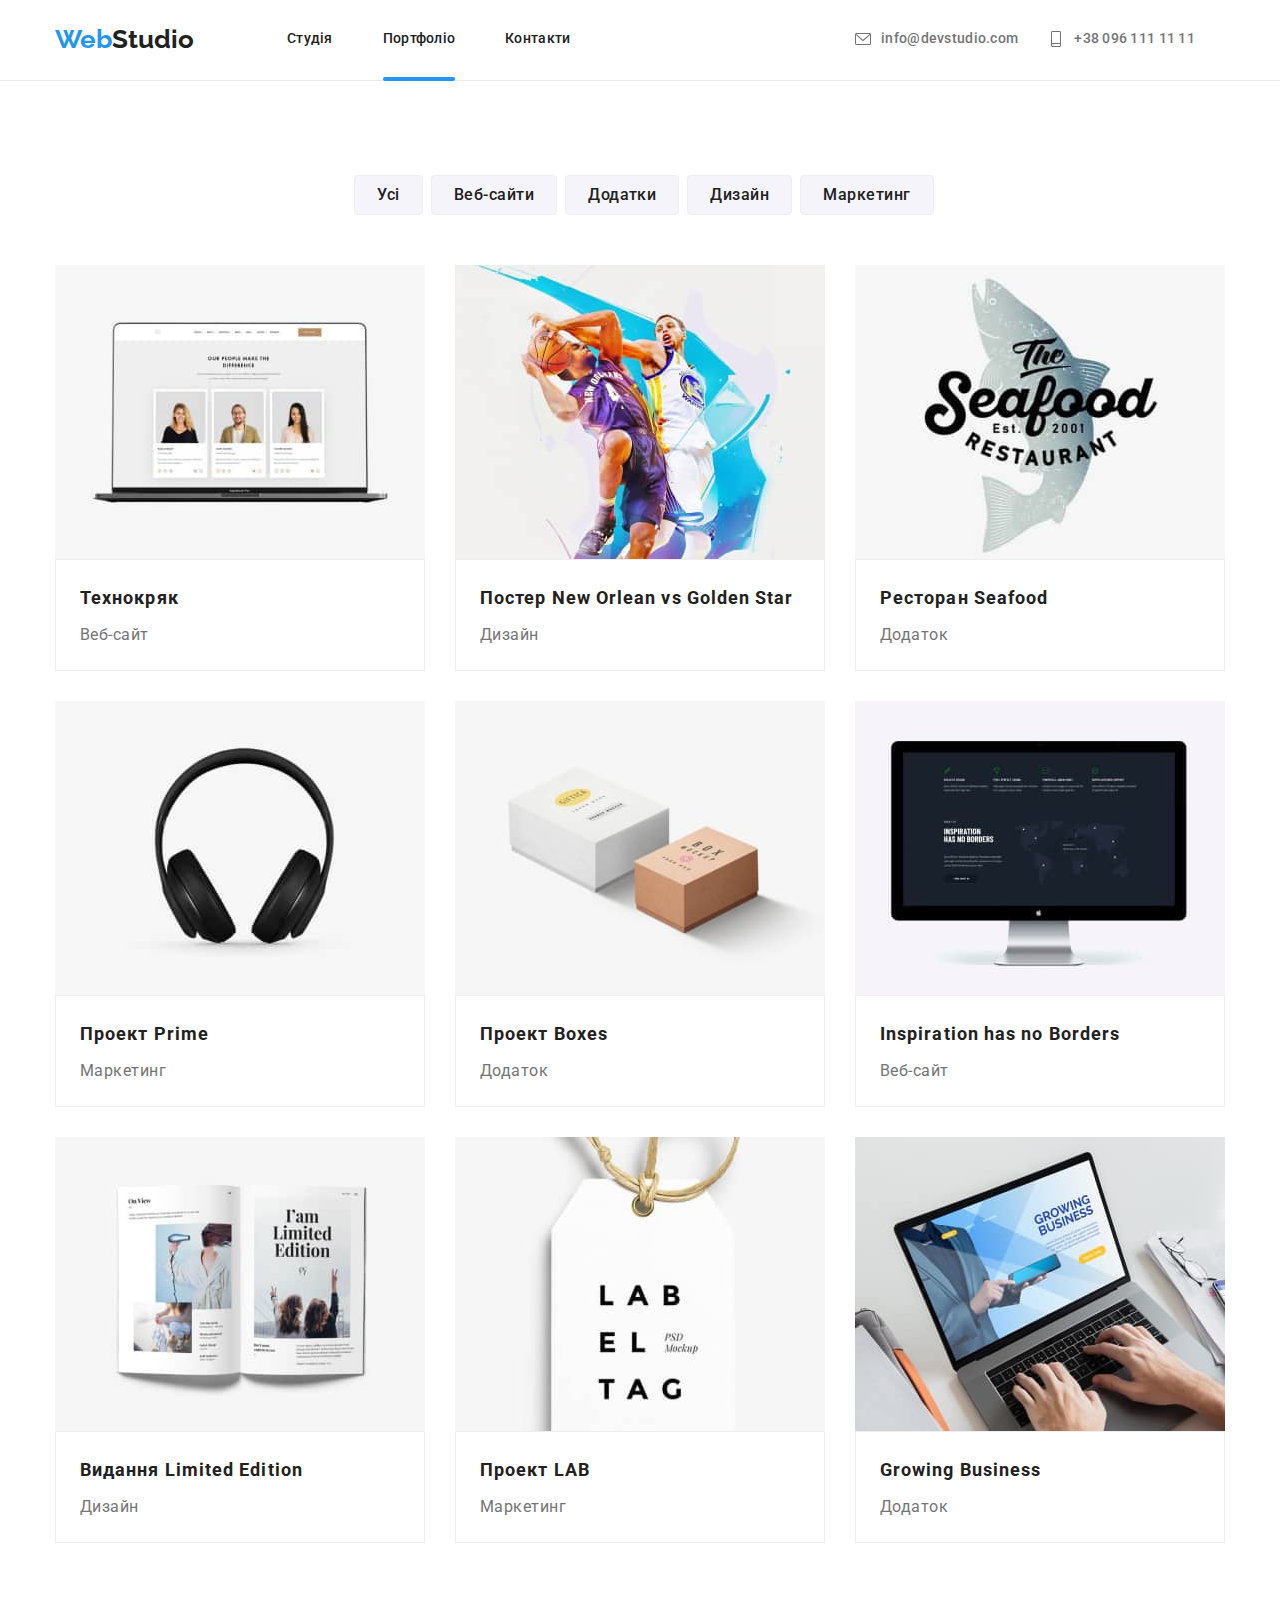
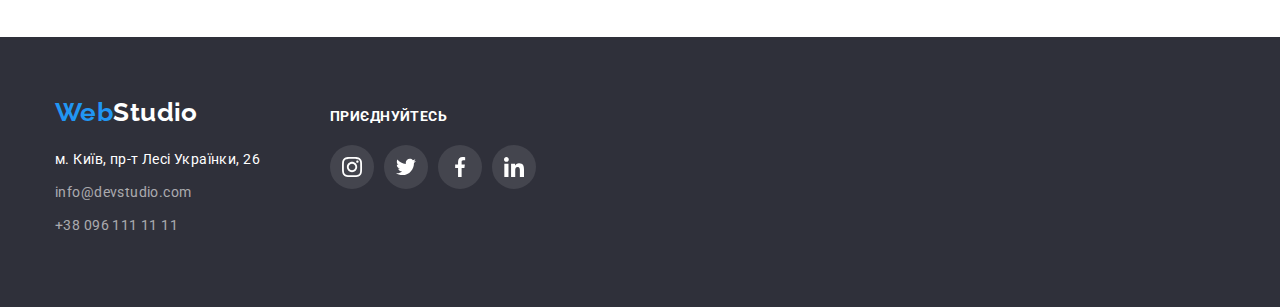
==== portfolio.html @ f4525e36 "create 06" ====
<!DOCTYPE html>
<html lang="uk">

<head>
    <meta charset="UTF-8">
    <meta http-equiv="X-UA-Compatible" content="IE=edge">
    <meta name="viewport" content="width=device-width, initial-scale=1.0">
    <link rel="preconnect" href="https://fonts.googleapis.com">
    <link rel="preconnect" href="https://fonts.gstatic.com" crossorigin>
    <link
        href="https://fonts.googleapis.com/css2?family=Raleway:wght@700&family=Roboto:wght@400;500;700;900&display=swap"
        rel="stylesheet">
    <!-- Спочатку нормалізатор -->
    <link rel="stylesheet"
        href="https://cdnjs.cloudflare.com/ajax/libs/modern-normalize/1.0.0/modern-normalize.min.css">
    <!-- В нормалізаторі modern-normalize за замовчуванням заданий глобальний border-box  в своїх стилях його можна не
        вказувати. -->
    <!-- Потім мої стилі -->
    <link rel="stylesheet" href="./css/styles.css" />
    <title>WebStudio</title>
</head>

<body>
    <!-------------------------------------- Header ------------------->
    <header class="header">
        <div class="container">
            <div class="container-header">
                <nav class="nav-sait">
                    <a class="logo link" href="./index.html" lang="en"><span class="logo-accent">Web</span>Studio</a>
                    <ul class="nav list">
                        <li><a class="nav-link" href="./index.html">Студія</a> </li>
                        <li class="nav-item"><a class="nav-link" href="./portfolio.html">Портфоліо</a> </li>
                        <li><a class="nav-link" href="#">Контакти</a> </li>
                    </ul>
                </nav>

                <div class="header-conect">
                    <ul class="conect list">
                        <li class="conect-item">
                            <a class="conect link" href="mailto:info@devstudio.com">
                                <svg class="conect-icon" width="16" height="16">
                                    <use href="./images/symbol-defs.svg#icon-envelope"></use>
                                </svg>info@devstudio.com</a>
                        </li>
                        <li class="conect-item">
                            <a class="conect link" href="tel:+380961111111">
                                <svg class="conect-icon" width="16" height="16">
                                    <use href="./images/symbol-defs.svg#icon-smartphone"></use>
                                </svg>+38 096 111 11 11</a>
                        </li>
                    </ul>
                </div>
            </div>
        </div>
    </header>


    </div>
    <main>
        <!------------------------- список кнопок-------------->
        <section class="section">
            <div class="container">
                <div class="btn-container">
                    <ul class="list">
                        <li class="btn-item"> <button class="button button-potfolio" type="button">Усі</button></li>
                        <li class="btn-item"> <button class="button button-potfolio" type="button">Веб-сайти</button>
                        </li>
                        <li class="btn-item"> <button class="button button-potfolio" type="button">Додатки</button></li>
                        <li class="btn-item"> <button class="button button-potfolio" type="button">Дизайн</button></li>
                        <li class="btn-item"> <button class="button button-potfolio" type="button">Маркетинг</button>
                        </li>
                    </ul>
                </div>
                <!-------------------------наші роботи products------------------->
                <ul class="list products-card">
                    <li class="products-card-item">
                        <div class="product-overflow">
                            <img clas="product-img" src="./images/tehnocrack.jpg" alt="технокряк" width="370">
                            <p class="products-actions"> Ресурс пропонує комплексні пропозиції з різним рівнем
                                функціоналу та сервісів. Все це
                                дозволить відвідувачу отримати
                                вичерпні відомості про компанію чи приватну особу.
                            </p>
                        </div>
                        <div class="products-text">
                            <h3 class="products-title">Технокряк</h3>
                            <p class="products-type">Веб-сайт</p>
                        </div>
                    </li>
                    <li class="products-card-item">
                        <div class="product-overflow">
                            <img clas="product-img" src="./images/neworlean.jpg" alt="ньюОрлеан" width="370">
                            <p class="products-actions"> Ресурс пропонує комплексні пропозиції з різним рівнем
                                функціоналу та сервісів. Все це
                                дозволить відвідувачу отримати
                                вичерпні відомості про компанію чи приватну особу.
                            </p>
                        </div>
                        <div class="products-text">
                            <h3 class="products-title">Постер New Orlean vs Golden Star</h3>
                            <p class="products-type">Дизайн</p>
                        </div>
                    </li>
                    <li class="products-card-item">
                        <div class="product-overflow">
                            <img clas="product-img" src="./images/seafood.jpg" alt="ресторан" width="370">
                            <p class="products-actions"> Ресурс пропонує комплексні пропозиції з різним рівнем
                                функціоналу та сервісів. Все
                                це
                                дозволить відвідувачу отримати
                                вичерпні відомості про компанію чи приватну особу.
                            </p>
                        </div>
                        <div class="products-text">
                            <h3 class="products-title"> Ресторан <span lang="en">Seafood</span></h3>
                            <p class="products-type">Додаток</p>
                        </div>
                    </li>
                    <li class="products-card-item">
                        <div class="product-overflow">
                            <img clas="product-img" src="./images/prime.jpg" alt="прайм" width="370">
                            <p class="products-actions"> Ресурс пропонує комплексні пропозиції з різним рівнем
                                функціоналу та сервісів. Все
                                це
                                дозволить відвідувачу отримати
                                вичерпні відомості про компанію чи приватну особу.
                            </p>
                        </div>
                        <div class="products-text">
                            <h3 class="products-title">Проект <span lang="en">Prime</span></h3>
                            <p class="products-type">Маркетинг</p>
                        </div>
                    </li>
                    <li class="products-card-item">
                        <div class="product-overflow">
                            <img clas="product-img" src="./images/boxes.jpg" alt="боксес" width="370">
                            <p class="products-actions"> Ресурс пропонує комплексні пропозиції з різним рівнем
                                функціоналу та сервісів. Все
                                це
                                дозволить відвідувачу отримати
                                вичерпні відомості про компанію чи приватну особу.
                            </p>
                        </div>
                        <div class="products-text">
                            <h3 class="products-title">Проект <span lang="en">Boxes</span></h3>
                            <p class="products-type">Додаток</p>
                        </div>
                    </li>
                    <li class="products-card-item">
                        <div class="product-overflow">
                            <img clas="product-img" src="./images/inspiration.jpg" alt="натхнення" width="370">
                            <p class="products-actions"> Ресурс пропонує комплексні пропозиції з різним рівнем
                                функціоналу та сервісів. Все
                                це
                                дозволить відвідувачу отримати
                                вичерпні відомості про компанію чи приватну особу.
                            </p>
                        </div>
                        <div class="products-text">
                            <h3 class="products-title"> Inspiration has no Borders</h3>
                            <p class="products-type">Веб-сайт</p>
                        </div>
                    </li>
                    <li class="products-card-item">
                        <div class="product-overflow">
                            <img clas="product-img" src="./images/limited.jpg" alt="видання" width="370">
                            <p class="products-actions"> Ресурс пропонує комплексні пропозиції з різним рівнем
                                функціоналу та сервісів. Все
                                це
                                дозволить відвідувачу отримати
                                вичерпні відомості про компанію чи приватну особу.
                            </p>
                        </div>
                        <div class="products-text">
                            <h3 class="products-title">Видання <span lang="en">Limited Edition</span></h3>
                            <p class="products-type">Дизайн</p>
                        </div>
                    </li>
                    <li class="products-card-item">
                        <div class="product-overflow">
                            <img clas="product-img" src="./images/lab.jpg" alt="лаб" width="370">
                            <p class="products-actions"> Ресурс пропонує комплексні пропозиції з різним рівнем
                                функціоналу та сервісів. Все
                                це
                                дозволить відвідувачу отримати
                                вичерпні відомості про компанію чи приватну особу.
                            </p>
                        </div>
                        <div class="products-text">
                            <h3 class="products-title">Проект <span lang="en">LAB</span></h3>
                            <p class="products-type">Маркетинг</p>
                        </div>
                    </li>
                    <li class="products-card-item">
                        <div class="product-overflow">
                            <img clas="product-img" src="./images/business.jpg" alt="бизнес" width="370">
                            <p class="products-actions"> Ресурс пропонує комплексні пропозиції з різним рівнем
                                функціоналу та сервісів. Все
                                це
                                дозволить відвідувачу отримати
                                вичерпні відомості про компанію чи приватну особу.
                            </p>
                        </div>
                        <div class="products-text">
                            <h3 class="products-title"> <span lang="en">Growing Business</span></h3>
                            <p class="products-type">Додаток</p>
                        </div>
                    </li>
                </ul>
            </div>
        </section>
    </main>
    <!----------------- footer ----------------->
    <footer class="footer">
        <div class="container container-foot">
            <div class="foot">
                <a class="link footer-logo" href="./index.html" lang="en"><span class="logo-accent">Web</span>Studio</a>
                <address class="container-address">
                    <a class="link address-link" href="https://goo.gl/maps/qexC5noHdbvhc4Kc7" target="_blank"
                        rel="noopener noreferrer">м. Київ, пр-т Лесі Українки, 26</a>
                </address>

                <ul class="foot-contacts list">
                    <li>
                        <a class="foot-contacts link" href="mailto:info@devstudio.com">info@devstudio.com</a>
                    </li>
                    <li>
                        <a class="foot-contacts link" href="tel:+380961111111">+38 096 111 11 11</a>
                    </li>
                </ul>
            </div>

            <div>
                <h3 class="add-title">приєднуйтесь</h3>
                <ul class="soc list">
                    <li class="soc-item">
                        <a class="soc-link" href="#">
                            <svg class="soc-icon" with="20" height="20">
                                <use href="./images/symbol-defs.svg#icon-instagram"></use>
                            </svg>
                        </a>
                    </li>
                    <li class="soc-item">
                        <a class="soc-link" href="#">
                            <svg class="soc-icon" with="20" height="20">
                                <use href="./images/symbol-defs.svg#icon-twitter"></use>
                            </svg>
                        </a>
                    </li>
                    <li class="soc-item">
                        <a class="soc-link" href="#">
                            <svg class="soc-icon" with="20" height="20">
                                <use href="./images/symbol-defs.svg#icon-facebook"></use>
                            </svg>
                        </a>
                    </li>
                    <li class="soc-item">
                        <a class="soc-link" href="#">
                            <svg class="soc-icon" with="20" height="20">
                                <use href="./images/symbol-defs.svg#icon-linkedin"></use>
                            </svg>
                        </a>
                    </li>
                </ul>
            </div>

        </div>
    </footer>
</body>

</html>
---- css/styles.css ----
/* outline: 5px solid black; */
/* background-color:blueviolet; */

/* Для всіх ефектів ховер і фокуса (колір, фон, тінь) зроблені переходи. Час - 250ms,
функція розподілу часу - cubic-bezier(0.4, 0, 0.2, 1) */

:root {
    --timing-function: 250ms cubic-bezier(0.4, 0, 0.2, 1);
    /* колір текста основного #757575*/
    /* колір текста для заголовок #212121 */
    --primary-text-color: #757575;
    --secondary-text-color: #212121;
    /* акцентный колір фону #2196F3*/
    /* акцентный колір тексту #FFFFFF*/
    --acсent-backgroud: #2196F3;
    --accent-text: #FFFFFF;
    /* колір фона основний  #FFFFFF */
    /* колір фона для Hero та footer #2F303A*/
    --background-color: #F5F4FA;
    --primary-background-color: #FFFFFF;
    --secondary-background-color: #2F303A;
}

/* font-weight: 400; */
/* font-style: normal за замовчуванням є у браузера   */
body {
    font-family: 'Roboto', sans-serif;
    font-size: 14px;
    background-color: var(--primary-background-color);
    color: var(--primary-text-color);
}

.link {
    display: flex;
    text-decoration: none;
}

.list {
    display: flex;
    list-style: none;
}

.button {
    font-family: 'Roboto', sans-serif;
    cursor: pointer;
    text-align: center;
}

/*--- заховати заголовок--- */
.visually-hidden {
    position: absolute;
    white-space: nowrap;
    width: 1px;
    height: 1px;
    overflow: hidden;
    border: 0;
    padding: 0;
    clip: rect(0 0 0 0);
    clip-path: inset(50%);
    margin: -1px;
}

p,
h1,
h2,
h3,
h4,
h5,
h6 {
    margin: 0;
}

ol,
ul {
    margin: 0;
    padding-left: 0;
    list-style: none;
}

a {
    color: currentColor;
    text-decoration: none;
}

img {
    display: block;
    max-width: 100%;
    height: auto;
}

.container {
    /* width: 1170 + 2*15px= 1200; */
    width: 1200px;
    padding-left: 15px;
    padding-right: 15px;
    margin: 0 auto;
}

.section {
    padding-top: 94px;
    padding-bottom: 94px;
}

.current {
    /* --acсent-backgroud: #2196F3; синий */
    color: var(--acсent-backgroud);
}

/* ------------------заголовок с навигацией------------- */
.header {
    padding-top: 24px;
    padding-bottom: 25px;
    border-bottom: 1px solid #ECECEC;

}

/* короб для лого та кроба с навигацией та контактами */
.container-header {
    display: flex;
    align-items: center;
}

/* короб для ссылок с навигацией по сайту  */
.nav-sait {
    display: flex;
    align-items: center;

}

/* короб для телеф та емайла */
.header-conect {
    margin-left: auto;

}


/* =================================================== */
.logo {
    font-family: 'Raleway';
    font-weight: 700;
    font-size: 26px;
    line-height: 1.19;
    color: var(--secondary-text-color);
}

.logo-accent {
    color: var(--acсent-backgroud);
}

.logo.link {
    margin-right: 93px;
}

/* ==================================================== */

/*  элементы навигации по сайту /сайт портфолио контакты */
.nav {
    gap: 50px;
    font-weight: 500;
    line-height: 1.14;
    color: #212121;
    letter-spacing: 0.02em;
}

.nav-link {
    transition: var(--timing-function);
}

.nav-link:hover,
.nav-link:focus {
    color: var(--acсent-backgroud);

}


.nav-item {
    position: relative;
}

.nav-item::after {
    position: absolute;
    left: 0px;
    top: 46px;
    content: "";
    width: 100%;
    height: 4px;
    background: var(--acсent-backgroud);
    border-radius: 2px;




}

/* ========== номера телефона и емайла====== */
.conect {
    justify-content: baseline;
    font-weight: 500;
    line-height: 1.14;
    letter-spacing: 0.02em;
    color: #757575;
    fill: currentColor;
    transition: color var(--timing-function);
}

.conect-item {
    margin-right: 30px;
}

.conect-icon {
    margin-right: 10px;
}

.conect:hover,
.conect:focus {
    color: var(--acсent-backgroud);
}



/* ----------------------------Hero-------------------- */
.hero {
    max-width: 1600px;
    margin: 0 auto;
    padding: 200px 0px;
    background: var(--secondary-background-color);
    text-align: center;
    background-image: linear-gradient(rgba(47, 48, 58, 0.4), rgba(47, 48, 58, 0.4)), url(../images/hero.jpg);
    background-repeat: no-repeat;
    background-position: center;
    background-size: cover;
}

.hero-title {
    width: 696px;
    font-weight: 900;
    font-size: 44px;
    line-height: calc(60/44);
    color: var(--primary-background-color);
    text-transform: uppercase;
    letter-spacing: 0.06em;
    margin: 0 auto;
    margin-bottom: 30px;


}

.hero-button {
    width: 216px;
    font-weight: 700;
    line-height: 1.87;
    color: var(--accent-text);
    background: var(--acсent-backgroud);
    border-radius: 4px;
    border-color: var(--acсent-backgroud);
    letter-spacing: 0.06em;
    align-items: center;
    padding: 10px 32px;
    cursor: pointer;
}

/* -----------------------benefits------------------- */
.benefits {
    gap: 30px;
}

.benefits-item {
    width: 270px;
}

.benefits-item::before {
    display: block;
    content: "";
    height: 120px;
    margin-bottom: 30px;
    background-repeat: no-repeat;
    background-position: center;
    background-color: var(--background-color);
    border-radius: 4px;

}

.icon-detail::before {
    background-image: url(../images/icon/antenna.svg);
}

.icon-punctuality::before {
    background-image: url(../images/icon/clock.svg);
}

.icon-time::before {
    background-image: url(../images/icon/diagram.svg);
}

.icon-tech::before {
    background-image: url(../images/icon/astronaut.svg);
}

/*----- заголовок h3---- */
.benefits-title {
    font-weight: 700;
    font-size: 14px;
    line-height: 1.14;
    color: var(--secondary-text-color);
    letter-spacing: 0.03em;
    text-transform: uppercase;
    margin-bottom: 10px;
}

.benefits-text {
    font-size: 14px;
    line-height: 1.71;
    letter-spacing: 0.03em;
}

/* -------заголовок h2 для about team client---------------- */
.about-title,
.team-title,
.client-title {
    font-weight: 700;
    font-size: 36px;
    line-height: 1.16;
    color: var(--secondary-text-color);
    letter-spacing: 0.03em;
    text-align: center;
    margin-bottom: 50px;
}

/* ---------------------- about --------------------- */
.section.about {
    padding-top: 0px;
}

.about.list {
    gap: 30px;
}

.about-item {
    position: relative;
}

.about-box {
    position: absolute;
    left: 0;
    bottom: 0;
    width: 100%;
    height: 70px;
    background: rgba(47, 48, 58, 0.8);
    text-align: center;
    padding: 27px;
}

.about-text {
    font-weight: 700;
    font-size: 14px;
    line-height: 1.14;
    letter-spacing: 0.03em;
    text-transform: uppercase;
    color: var(--accent-text);

}

/* ----------------------------team------------------ */
.team {
    gap: 30px;
    background-color: var(--background-color);
}

.card-item {
    max-width: 270px;
    gap: 30px;
    background: var(--primary-background-color);
    box-shadow: 0px 1px 3px rgba(0, 0, 0, 0.12), 0px 1px 1px rgba(0, 0, 0, 0.14), 0px 2px 1px rgba(0, 0, 0, 0.2);
    border-radius: 0px 0px 4px 4px;
}

.card {
    padding-top: 30px;
    padding-bottom: 30px;
}

.team-user-name {
    font-weight: 500;
    font-size: 16px;
    line-height: 1.19;
    color: var(--secondary-text-color);
    letter-spacing: 0.03em;
    text-align: center;
    margin-bottom: 10px;
}

.team-user {
    font-size: 16px;
    line-height: 1.19;
    letter-spacing: 0.03em;
    text-align: center;
    margin-bottom: 16px;
}

/* список іконок для соц сетей  */
.soc {
    display: flex;
    justify-content: center;
    align-items: baseline;
    gap: 10px;
}

.soc-link {
    fill: currentColor;
    /* передаем колір через fill от
    item  до  link */
}

.team-soc-item {
    color: #AFB1B8;
}

.team-soc-link,
.soc-link {
    width: 44px;
    height: 44px;
    border-radius: 50%;
    display: flex;
    align-items: center;
    justify-content: center;
    background-color: var(--primary-background-color);
    transition: color var(--timing-function), background-color var(--timing-function);
    fill: currentColor;
}

/* передаем колір через fill от .team-soc-item до team-soc-link */

.team-soc-link:hover,
.team-soc-link:focus {
    /* на білом підсв синім   */
    background-color: var(--acсent-backgroud);
    color: var(--accent-text);

}


/* ---------------------- Постійні кліенти client --> */

.client.list {
    justify-content: space-between;
    text-align: center;
}


.client-link {
    width: 170px;
    height: 92px;
    display: flex;
    justify-content: center;
    align-items: center;
    border: 1px solid #AFB1B8;
    border-radius: 4px;
    color: #AFB1B8;
    transition: color var(--timing-function), border-color var(--timing-function);
}

.client-icon {
    fill: currentColor;
}

.client-link:hover,
.client-link:focus {
    border-color: var(--acсent-backgroud);
    color: var(--acсent-backgroud);

}


/* --------------------------footer------- */
.footer {

    margin: 0 auto;
    padding-top: 60px;
    padding-bottom: 60px;
    background: var(--secondary-background-color);
    line-height: 1.71;
    letter-spacing: 0.03em;
}

.container-foot {
    display: flex;
    align-items: baseline;
}

.foot {
    display: block;
    margin-right: 70px;
}

.footer-logo {
    font-family: 'Raleway';
    font-style: normal;
    font-weight: 700;
    font-size: 26px;
    line-height: 1.19;
    width: 145px;
    margin-bottom: 20px;
    color: var(--accent-text);
}

.container-address {
    display: block;
    margin-bottom: 9px;
}

.address-link {
    font-style: normal;
    line-height: 1.71;
    letter-spacing: 0.03em;
    color: var(--accent-text);
}

.foot-contacts {
    display: block;
    margin-bottom: 9px;
    color: rgba(255, 255, 255, 0.6);
}


.add-title {
    font-weight: 700;
    font-size: 14px;
    line-height: 1.14;
    color: var(--accent-text);
    letter-spacing: 0.03em;
    text-transform: uppercase;
    margin-bottom: 20px;
}


.soc-item {
    color: #FFFFFF;
}

.soc-link {
    width: 44px;
    height: 44px;
    border-radius: 50%;
    display: flex;
    align-items: center;
    justify-content: center;
    fill: currentColor;
    /* передаем колір через fill от
    item  до  link */
    background-color: rgba(255, 255, 255, 0.1);
    transition: color var(--timing-function), background-color var(--timing-function);
}

.soc-link:hover,
.soc-link:focus {
    /* на білом підсв синім   */
    background-color: var(--acсent-backgroud);
    color: var(--accent-text);
}

/* ----------------------------portfolio--------------- */
.btn-container {
    display: flex;
    justify-content: center;
    margin-bottom: 50px;
}

.button-potfolio {
    font-weight: 500;
    font-size: 16px;
    line-height: 1.625;
    color: var(--secondary-text-color);
    letter-spacing: 0.03em;
    padding: 6px 22px;
    background-color: var(--background-color);
    border-radius: 4px;
    border: 1px solid #EEEEEE;
    transition: color var(--timing-function), background-color var(--timing-function);

}

.btn-item {
    margin-left: 8px;
}

.button-potfolio:hover,
.button-potfolio:focus {
    color: var(--accent-text);
    background-color: var(--acсent-backgroud);
}

.products-card {
    display: flex;
    flex-wrap: wrap;
    gap: 30px;
    background: var(--primary-background-color);
    /* flex-basis: calc((100% - 30px) / 3); */
}

.products-card-item {
    transition: box-shadow var(--timing-function);
}

.products-card-item:hover,
.products-card-item:focus {
    box-shadow: 0px 1px 1px rgba(0, 0, 0, 0.12), 0px 4px 4px rgba(0, 0, 0, 0.06), 1px 4px 6px rgba(0, 0, 0, 0.16);
}

.products-text {
    padding: 20px 24px;
    border: 1px solid #EEEEEE;
}

.products-title {
    font-weight: 700;
    font-size: 18px;
    line-height: 2;
    color: var(--secondary-text-color);
    letter-spacing: 0.06em;
    margin-bottom: 4px;
}

.products-type {
    font-size: 16px;
    line-height: 1.875;
    letter-spacing: 0.03em;

}

.product-overflow {
    position: relative;
    overflow: hidden;
}

.products-actions {
    position: absolute;
    top: 0;
    left: 0;
    height: 100%;
    font-weight: 400;
    font-size: 18px;
    line-height: 1.56;
    letter-spacing: 0.03em;
    color: var(--accent-text);
    padding: 63px 24px 0px 24px;
    background: rgba(33, 150, 243, 0.9);
    transform: translateY(100%);
    transition: transform var(--timing-function);
    /* overflow:auto; */
}

.products-card-item:hover .products-actions {
    transform: translateY(0%);
}

/* ----------------модальне вікно---- */

.backdrop {
    position: fixed;
    top: 0px;
    left: 0px;
    width: 100%;
    height: 100%;
    background: rgba(0, 0, 0, 0.2);
    transition: opacity var(--timing-function), visibility var(--timing-function);
}

/*  кінцевий стан модалки  */
.modal {
    position: absolute;
    top: 50%;
    left: 50%;
    min-width: 528px;
    min-height: 581px;
    background: var(--primary-background-color);
    box-shadow: 0px 1px 3px rgba(0, 0, 0, 0.12), 0px 1px 1px rgba(0, 0, 0, 0.14), 0px 2px 1px rgba(0, 0, 0, 0.2);
    border-radius: 4px;
    padding: 8px;
    transform: translate(-50%, -50%) scaleY(1) rotate(0deg);
    transition: transform 300ms linear;
}

/*  початковий стан модалки захований backdrop-ом   */
.backdrop.is-hidden .modal {
    transform: translate(-50%, -50%) scaleY(0) rotate(90deg);

}

.backdrop.is-hidden {
    opacity: 0;
    visibility: hidden;
    pointer-events: none;
}

.modal-close-btn {
    display: flex;
    align-items: center;
    justify-content: center;
    width: 30px;
    height: 30px;
    background: #FFFFFF;
    border: 1px solid rgba(0, 0, 0, 0.1);
    border-radius: 50%;
    background-color: transparent;
    padding: 0;
    cursor: pointer;

}


.modal-close-btn:hover,
.modal-close-btn:focus {
    border: 1px solid #2196F3;
}
    
.icon-close:hover,
.icon-close:focus{color: #2196F3;
}



input {
    padding: 8px;
    font-family: inherit;
}

label {
    display: flex;
    flex-direction: column;
    margin-bottom: 8px;

}
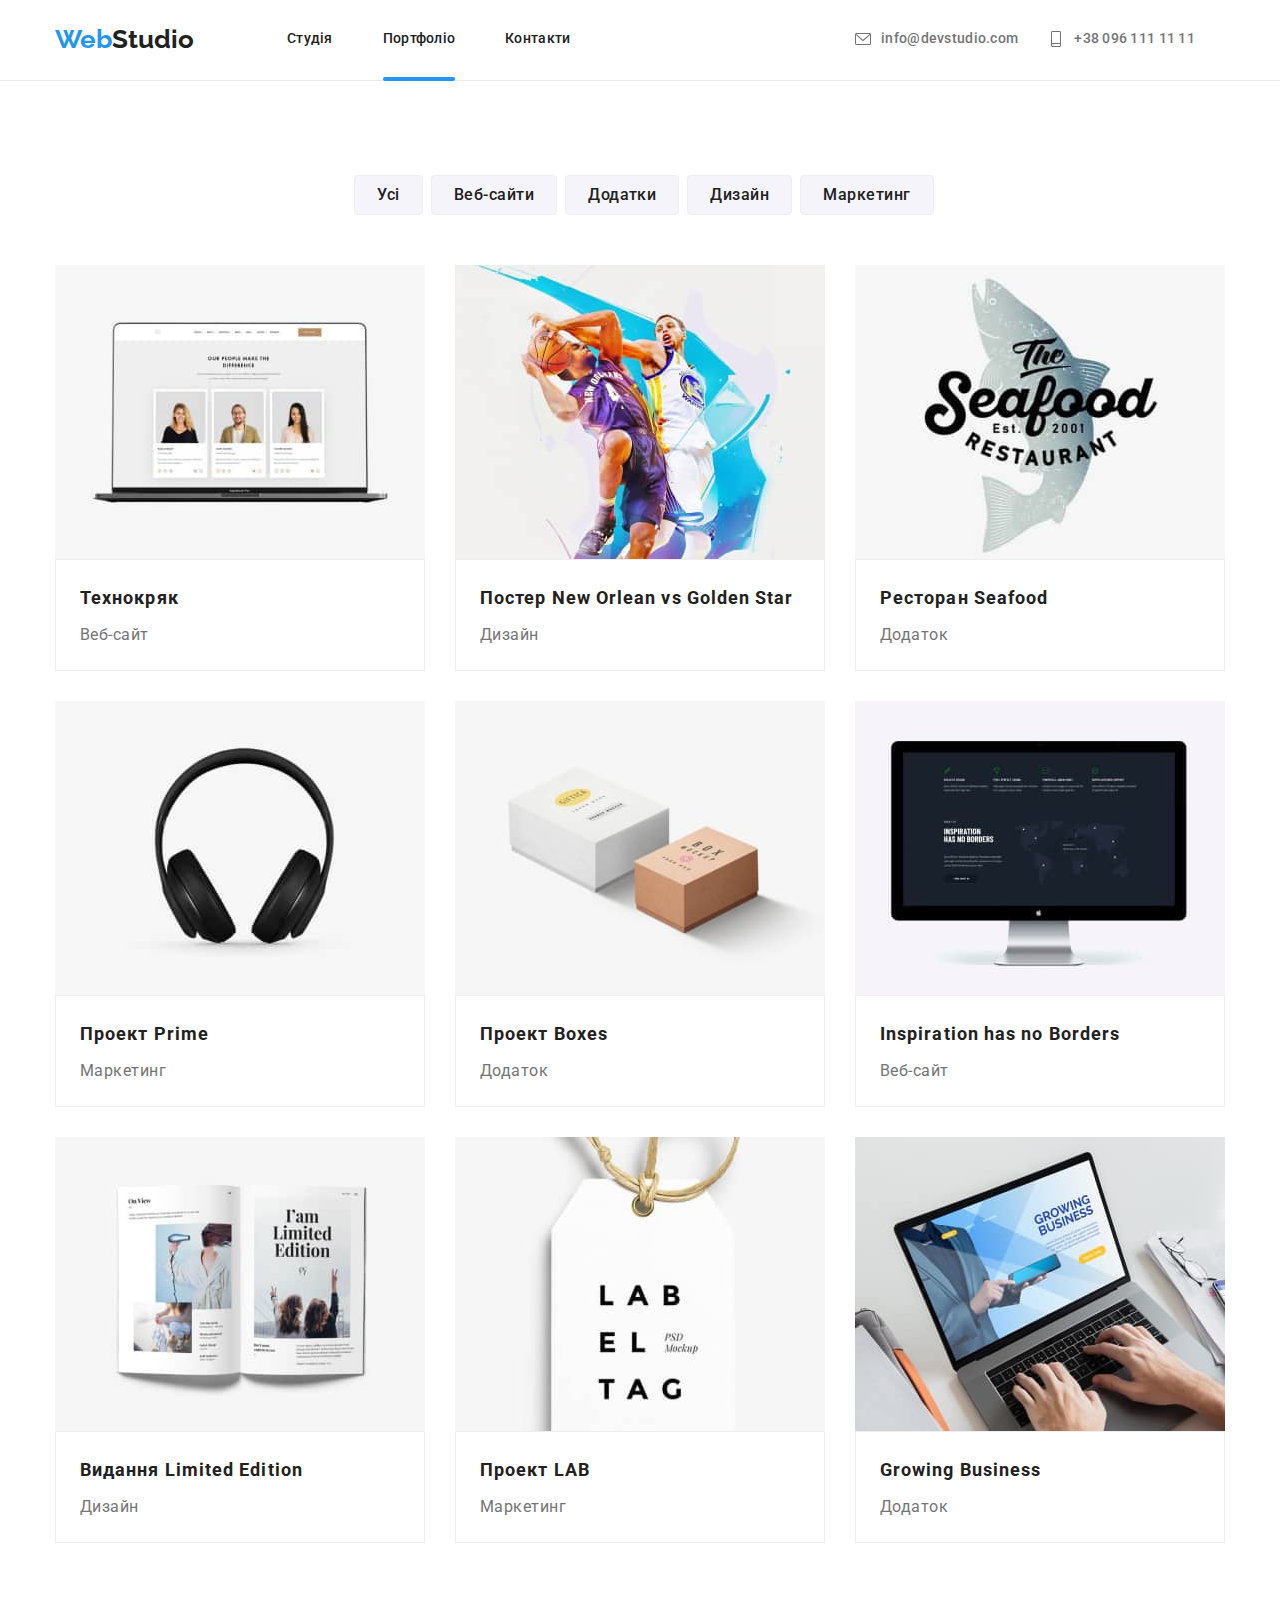
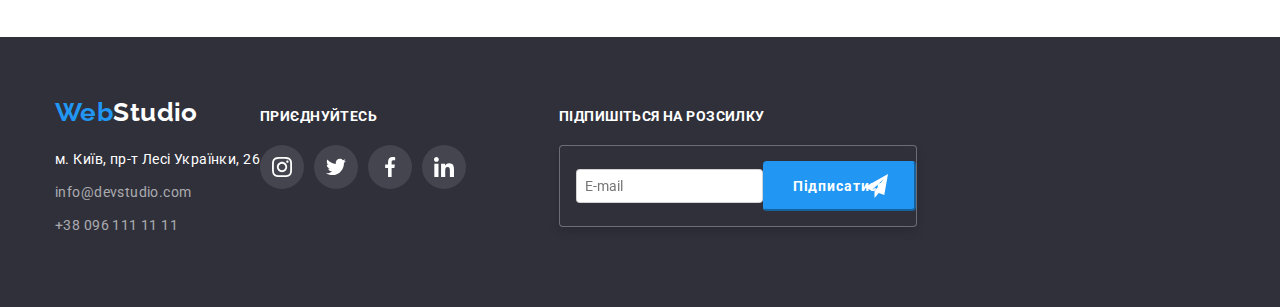
==== commit bdd7a6c5: "all modal" ====
--- a/portfolio.html
+++ b/portfolio.html
@@ -264,6 +264,17 @@
                 </ul>
             </div>
 
+            <div class="subscribe">
+                <h3 class="subscribe-title">підпишіться на розсилку</h3>
+                <div class="subscribe-inp">
+                    <input class="sub-inp" type="email" name="mail" id="mail" placeholder="E-mail" />
+                    <button class="subscribe-button" type="button"> Підписатися</button>
+                    <svg class="icon-send" width="24" height="24">
+                        <use href="./images/icons.svg#icon-send"></use>
+                    </svg>
+                </div>
+            </div>
+
         </div>
     </footer>
 </body>
--- a/css/styles.css
+++ b/css/styles.css
@@ -60,6 +60,10 @@
     margin: -1px;
 }
 
+textarea {
+    resize: none;
+}
+
 p,
 h1,
 h2,
@@ -256,8 +260,8 @@
     letter-spacing: 0.06em;
     align-items: center;
     padding: 10px 32px;
-    cursor: pointer;
-}
+}
+
 
 /* -----------------------benefits------------------- */
 .benefits {
@@ -306,6 +310,8 @@
     text-transform: uppercase;
     margin-bottom: 10px;
 }
+
+
 
 .benefits-text {
     font-size: 14px;
@@ -489,8 +495,8 @@
 
 .foot {
     display: block;
-    margin-right: 70px;
-}
+}
+
 
 .footer-logo {
     font-family: 'Raleway';
@@ -521,8 +527,8 @@
     color: rgba(255, 255, 255, 0.6);
 }
 
-
-.add-title {
+.add-title,
+.subscribe-title {
     font-weight: 700;
     font-size: 14px;
     line-height: 1.14;
@@ -532,24 +538,15 @@
     margin-bottom: 20px;
 }
 
-
 .soc-item {
-    color: #FFFFFF;
+    color: var(--accent-text);
 }
 
 .soc-link {
-    width: 44px;
-    height: 44px;
-    border-radius: 50%;
-    display: flex;
-    align-items: center;
-    justify-content: center;
-    fill: currentColor;
-    /* передаем колір через fill от
-    item  до  link */
     background-color: rgba(255, 255, 255, 0.1);
     transition: color var(--timing-function), background-color var(--timing-function);
 }
+
 
 .soc-link:hover,
 .soc-link:focus {
@@ -557,6 +554,65 @@
     background-color: var(--acсent-backgroud);
     color: var(--accent-text);
 }
+
+.add {
+    display: block;
+    margin-left: 70px;
+}
+
+.subscribe {
+    margin-left: 93px;
+    margin-right: 0px;
+}
+
+.subscribe-container {
+    position: relative;
+    display: flex;
+    width: 570px;
+    justify-content: space-between;
+    align-items: center;
+    gap: 12px;
+}
+
+/* поле для e-mail  */
+.subscribe-inp {
+    display: flex;
+    width: 358px;
+    align-items: center;
+    letter-spacing: 0.03em;
+    padding: 15px 0px 15px 16px;
+    background-color: var(--secondary-background-color);
+    border: 1px solid rgba(255, 255, 255, 0.3);
+    filter: drop-shadow(0px 4px 4px rgba(0, 0, 0, 0.15));
+    border-radius: 4px;
+    color: rgba(255, 255, 255, 0.6);
+    font-weight: 400;
+    line-height: 1.25;
+}
+
+.subscribe-button {
+    width: 200px;
+    padding: 10px;
+    font-weight: 700;
+    line-height: 1.87;
+    letter-spacing: 0.06em;
+    align-items: center;
+    text-align: left;
+    padding: 10px 28px;
+    color: var(--accent-text);
+    background: var(--acсent-backgroud);
+    border-radius: 4px;
+    border-color: var(--acсent-backgroud);
+}
+
+.icon-send {
+    position: absolute;
+    right: 28px;
+    margin-left: 10px;
+    fill: var(--accent-text);
+}
+
+
 
 /* ----------------------------portfolio--------------- */
 .btn-container {
@@ -653,7 +709,7 @@
     transform: translateY(0%);
 }
 
-/* ----------------модальне вікно---- */
+/* ----------------модальне вікно------------ */
 
 .backdrop {
     position: fixed;
@@ -675,15 +731,13 @@
     background: var(--primary-background-color);
     box-shadow: 0px 1px 3px rgba(0, 0, 0, 0.12), 0px 1px 1px rgba(0, 0, 0, 0.14), 0px 2px 1px rgba(0, 0, 0, 0.2);
     border-radius: 4px;
-    padding: 8px;
     transform: translate(-50%, -50%) scaleY(1) rotate(0deg);
-    transition: transform 300ms linear;
+    transition: transform 20ms linear;
 }
 
 /*  початковий стан модалки захований backdrop-ом   */
 .backdrop.is-hidden .modal {
     transform: translate(-50%, -50%) scaleY(0) rotate(90deg);
-
 }
 
 .backdrop.is-hidden {
@@ -692,41 +746,83 @@
     pointer-events: none;
 }
 
+.form {
+    position: relative;
+    width: 528px;
+    height: 581px;
+    background: var(--accent-text);
+    box-shadow: 0px 1px 3px rgba(0, 0, 0, 0.12), 0px 1px 1px rgba(0, 0, 0, 0.14), 0px 2px 1px rgba(0, 0, 0, 0.2);
+    border-radius: 4px;
+    padding: 40px;
+
+    outline: 2px solid tomato;
+}
+
+input {
+    width: 100%;
+    padding: 8px;
+    font-family: inherit;
+    border: 1px solid rgba(33, 33, 33, 0.2);
+    border-radius: 4px;
+}
+
+textarea {
+    width: 100%;
+    padding: 12px 16px;
+    border: 1px solid rgba(33, 33, 33, 0.2);
+    border-radius: 4px;
+}
+label {
+    display: flex;
+    align-items: flex-start;
+    flex-direction: column;
+    text-align: left;
+    margin-bottom: 4px;
+}
+
 .modal-close-btn {
+    position: absolute;
+    top: 8px;
+    right: 8px;
     display: flex;
     align-items: center;
     justify-content: center;
     width: 30px;
     height: 30px;
-    background: #FFFFFF;
+    background: var(--primary-background-color);
     border: 1px solid rgba(0, 0, 0, 0.1);
     border-radius: 50%;
     background-color: transparent;
     padding: 0;
     cursor: pointer;
-
-}
-
-
-.modal-close-btn:hover,
-.modal-close-btn:focus {
-    border: 1px solid #2196F3;
-}
-    
+}
+
+.icon-close {
+    transition: fill var(--timing-function);
+}
+
 .icon-close:hover,
-.icon-close:focus{color: #2196F3;
-}
-
-
-
-input {
-    padding: 8px;
-    font-family: inherit;
-}
-
-label {
-    display: flex;
-    flex-direction: column;
-    margin-bottom: 8px;
-
-}+.icon-close:focus {
+    fill: var(--acсent-backgroud);
+}
+
+.title-modal {
+    font-weight: 700;
+    font-size: 20px;
+    line-height: 1.15;
+    text-align: center;
+    letter-spacing: 0.03em;
+    color: var(--secondary-text-color);
+    margin-bottom: 12px;
+}
+
+.form-field {
+    position: relative;
+}
+.icon {
+    position: absolute;
+    top: 50%;
+    left: 12px;
+    display: inline-block;
+}
+
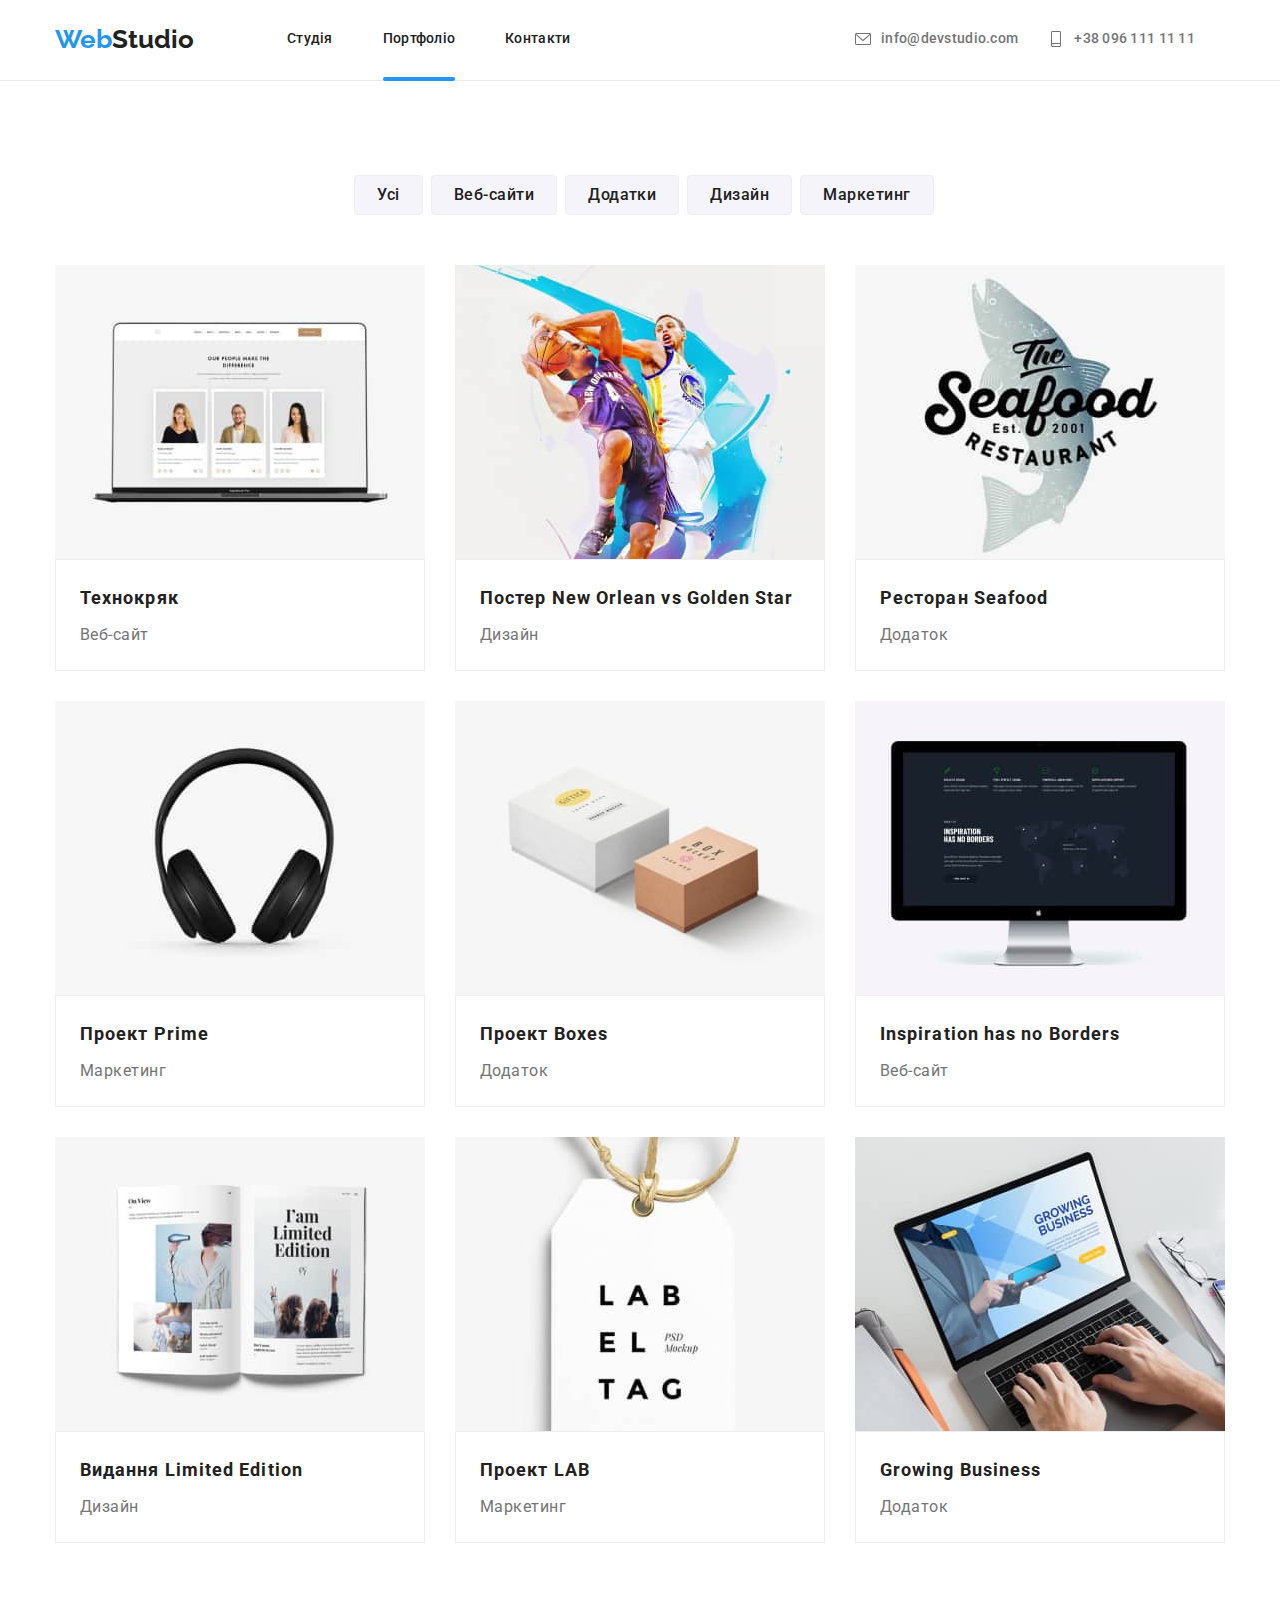
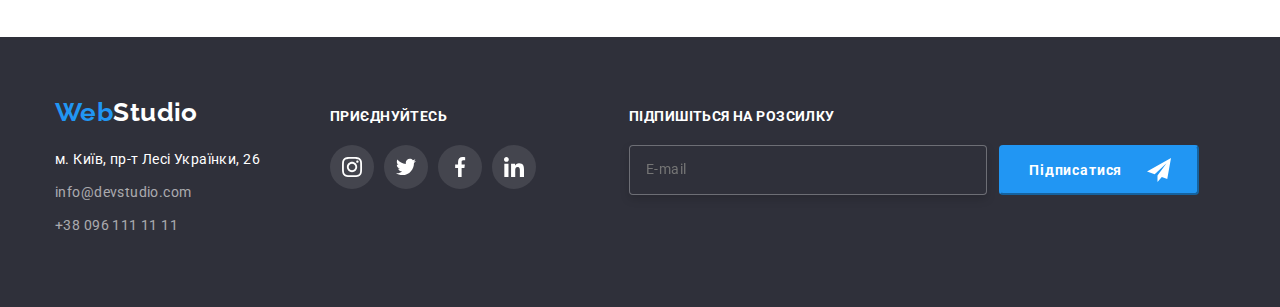
==== commit 7a6ff145: "add rec" ====
--- a/portfolio.html
+++ b/portfolio.html
@@ -211,72 +211,72 @@
         </section>
     </main>
     <!----------------- footer ----------------->
-    <footer class="footer">
-        <div class="container container-foot">
-            <div class="foot">
-                <a class="link footer-logo" href="./index.html" lang="en"><span class="logo-accent">Web</span>Studio</a>
-                <address class="container-address">
-                    <a class="link address-link" href="https://goo.gl/maps/qexC5noHdbvhc4Kc7" target="_blank"
-                        rel="noopener noreferrer">м. Київ, пр-т Лесі Українки, 26</a>
-                </address>
-
-                <ul class="foot-contacts list">
-                    <li>
-                        <a class="foot-contacts link" href="mailto:info@devstudio.com">info@devstudio.com</a>
-                    </li>
-                    <li>
-                        <a class="foot-contacts link" href="tel:+380961111111">+38 096 111 11 11</a>
-                    </li>
-                </ul>
+<footer class="footer">
+    <div class="container container-foot">
+        <div class="foot">
+            <a class="link footer-logo" href="./index.html" lang="en"><span class="logo-accent">Web</span>Studio</a>
+            <address class="container-address">
+                <a class="link address-link" href="https://goo.gl/maps/qexC5noHdbvhc4Kc7" target="_blank"
+                    rel="noopener noreferrer">м. Київ, пр-т Лесі Українки, 26</a>
+            </address>
+
+            <ul class="foot-contacts list">
+                <li>
+                    <a class="foot-contacts link" href="mailto:info@devstudio.com">info@devstudio.com</a>
+                </li>
+                <li>
+                    <a class="foot-contacts link" href="tel:+380961111111">+38 096 111 11 11</a>
+                </li>
+            </ul>
+        </div>
+
+        <div class="add">
+            <h3 class="add-title">приєднуйтесь</h3>
+            <ul class="soc list">
+                <li class="soc-item">
+                    <a class="soc-link" href="#">
+                        <svg class="soc-icon" with="20" height="20">
+                            <use href="./images/symbol-defs.svg#icon-instagram"></use>
+                        </svg>
+                    </a>
+                </li>
+                <li class="soc-item">
+                    <a class="soc-link" href="#">
+                        <svg class="soc-icon" with="20" height="20">
+                            <use href="./images/symbol-defs.svg#icon-twitter"></use>
+                        </svg>
+                    </a>
+                </li>
+                <li class="soc-item">
+                    <a class="soc-link" href="#">
+                        <svg class="soc-icon" with="20" height="20">
+                            <use href="./images/symbol-defs.svg#icon-facebook"></use>
+                        </svg>
+                    </a>
+                </li>
+                <li class="soc-item">
+                    <a class="soc-link" href="#">
+                        <svg class="soc-icon" with="20" height="20">
+                            <use href="./images/symbol-defs.svg#icon-linkedin"></use>
+                        </svg>
+                    </a>
+                </li>
+            </ul>
+        </div>
+
+        <div class="subscribe">
+            <h3 class="subscribe-title">підпишіться на розсилку</h3>
+            <div class="subscribe-container">
+                <input class="subscribe-inp" type="email" name="mail" id="mail" placeholder="E-mail" />
+                <button class="subscribe-button" type="submit"> Підписатися</button>
+                <svg class="icon-send" width="24" height="24">
+                    <use href="./images/icons.svg#icon-send"></use>
+                </svg>
             </div>
-
-            <div>
-                <h3 class="add-title">приєднуйтесь</h3>
-                <ul class="soc list">
-                    <li class="soc-item">
-                        <a class="soc-link" href="#">
-                            <svg class="soc-icon" with="20" height="20">
-                                <use href="./images/symbol-defs.svg#icon-instagram"></use>
-                            </svg>
-                        </a>
-                    </li>
-                    <li class="soc-item">
-                        <a class="soc-link" href="#">
-                            <svg class="soc-icon" with="20" height="20">
-                                <use href="./images/symbol-defs.svg#icon-twitter"></use>
-                            </svg>
-                        </a>
-                    </li>
-                    <li class="soc-item">
-                        <a class="soc-link" href="#">
-                            <svg class="soc-icon" with="20" height="20">
-                                <use href="./images/symbol-defs.svg#icon-facebook"></use>
-                            </svg>
-                        </a>
-                    </li>
-                    <li class="soc-item">
-                        <a class="soc-link" href="#">
-                            <svg class="soc-icon" with="20" height="20">
-                                <use href="./images/symbol-defs.svg#icon-linkedin"></use>
-                            </svg>
-                        </a>
-                    </li>
-                </ul>
-            </div>
-
-            <div class="subscribe">
-                <h3 class="subscribe-title">підпишіться на розсилку</h3>
-                <div class="subscribe-inp">
-                    <input class="sub-inp" type="email" name="mail" id="mail" placeholder="E-mail" />
-                    <button class="subscribe-button" type="button"> Підписатися</button>
-                    <svg class="icon-send" width="24" height="24">
-                        <use href="./images/icons.svg#icon-send"></use>
-                    </svg>
-                </div>
-            </div>
-
-        </div>
-    </footer>
+        </div>
+    </div>
+</footer>
+
 </body>
 
 </html>--- a/css/styles.css
+++ b/css/styles.css
@@ -732,54 +732,18 @@
     box-shadow: 0px 1px 3px rgba(0, 0, 0, 0.12), 0px 1px 1px rgba(0, 0, 0, 0.14), 0px 2px 1px rgba(0, 0, 0, 0.2);
     border-radius: 4px;
     transform: translate(-50%, -50%) scaleY(1) rotate(0deg);
-    transition: transform 20ms linear;
+    transition: transform 250ms linear;
 }
 
 /*  початковий стан модалки захований backdrop-ом   */
 .backdrop.is-hidden .modal {
     transform: translate(-50%, -50%) scaleY(0) rotate(90deg);
 }
-
 .backdrop.is-hidden {
     opacity: 0;
     visibility: hidden;
     pointer-events: none;
 }
-
-.form {
-    position: relative;
-    width: 528px;
-    height: 581px;
-    background: var(--accent-text);
-    box-shadow: 0px 1px 3px rgba(0, 0, 0, 0.12), 0px 1px 1px rgba(0, 0, 0, 0.14), 0px 2px 1px rgba(0, 0, 0, 0.2);
-    border-radius: 4px;
-    padding: 40px;
-
-    outline: 2px solid tomato;
-}
-
-input {
-    width: 100%;
-    padding: 8px;
-    font-family: inherit;
-    border: 1px solid rgba(33, 33, 33, 0.2);
-    border-radius: 4px;
-}
-
-textarea {
-    width: 100%;
-    padding: 12px 16px;
-    border: 1px solid rgba(33, 33, 33, 0.2);
-    border-radius: 4px;
-}
-label {
-    display: flex;
-    align-items: flex-start;
-    flex-direction: column;
-    text-align: left;
-    margin-bottom: 4px;
-}
-
 .modal-close-btn {
     position: absolute;
     top: 8px;
@@ -796,16 +760,49 @@
     padding: 0;
     cursor: pointer;
 }
-
 .icon-close {
     transition: fill var(--timing-function);
 }
-
 .icon-close:hover,
 .icon-close:focus {
     fill: var(--acсent-backgroud);
 }
 
+.form {
+    position: relative;
+    width: 528px;
+    height: 581px;
+    background: var(--accent-text);
+    box-shadow: 0px 1px 3px rgba(0, 0, 0, 0.12), 0px 1px 1px rgba(0, 0, 0, 0.14), 0px 2px 1px rgba(0, 0, 0, 0.2);
+    border-radius: 4px;
+    padding: 40px;
+}
+
+.form-input {
+    width: 100%;
+    padding: 8px;
+    font-family: inherit;
+    border: 1px solid rgba(33, 33, 33, 0.2);
+    border-radius: 4px;
+    padding-left: 40px;
+    transition: border-color var(--timing-function);
+}
+
+.form-label {
+    display: flex;
+    align-items: flex-start;
+    flex-direction: column;
+    text-align: left;
+    margin-bottom: 4px;
+}
+
+.form-textarea {
+    width: 100%;
+    padding: 12px 16px;
+    border: 1px solid rgba(33, 33, 33, 0.2);
+    border-radius: 4px;
+}
+
 .title-modal {
     font-weight: 700;
     font-size: 20px;
@@ -818,11 +815,23 @@
 
 .form-field {
     position: relative;
-}
+    transition: fill var(--timing-function);
+}
+
 .icon {
     position: absolute;
     top: 50%;
     left: 12px;
-    display: inline-block;
-}
-
+    
+    
+}
+
+.form-input:hover,
+.form-input:focus {
+    border-color: var(--acсent-backgroud);
+}
+
+.form-field:hover,
+.form-field:focus {
+    fill: var(--acсent-backgroud);
+}